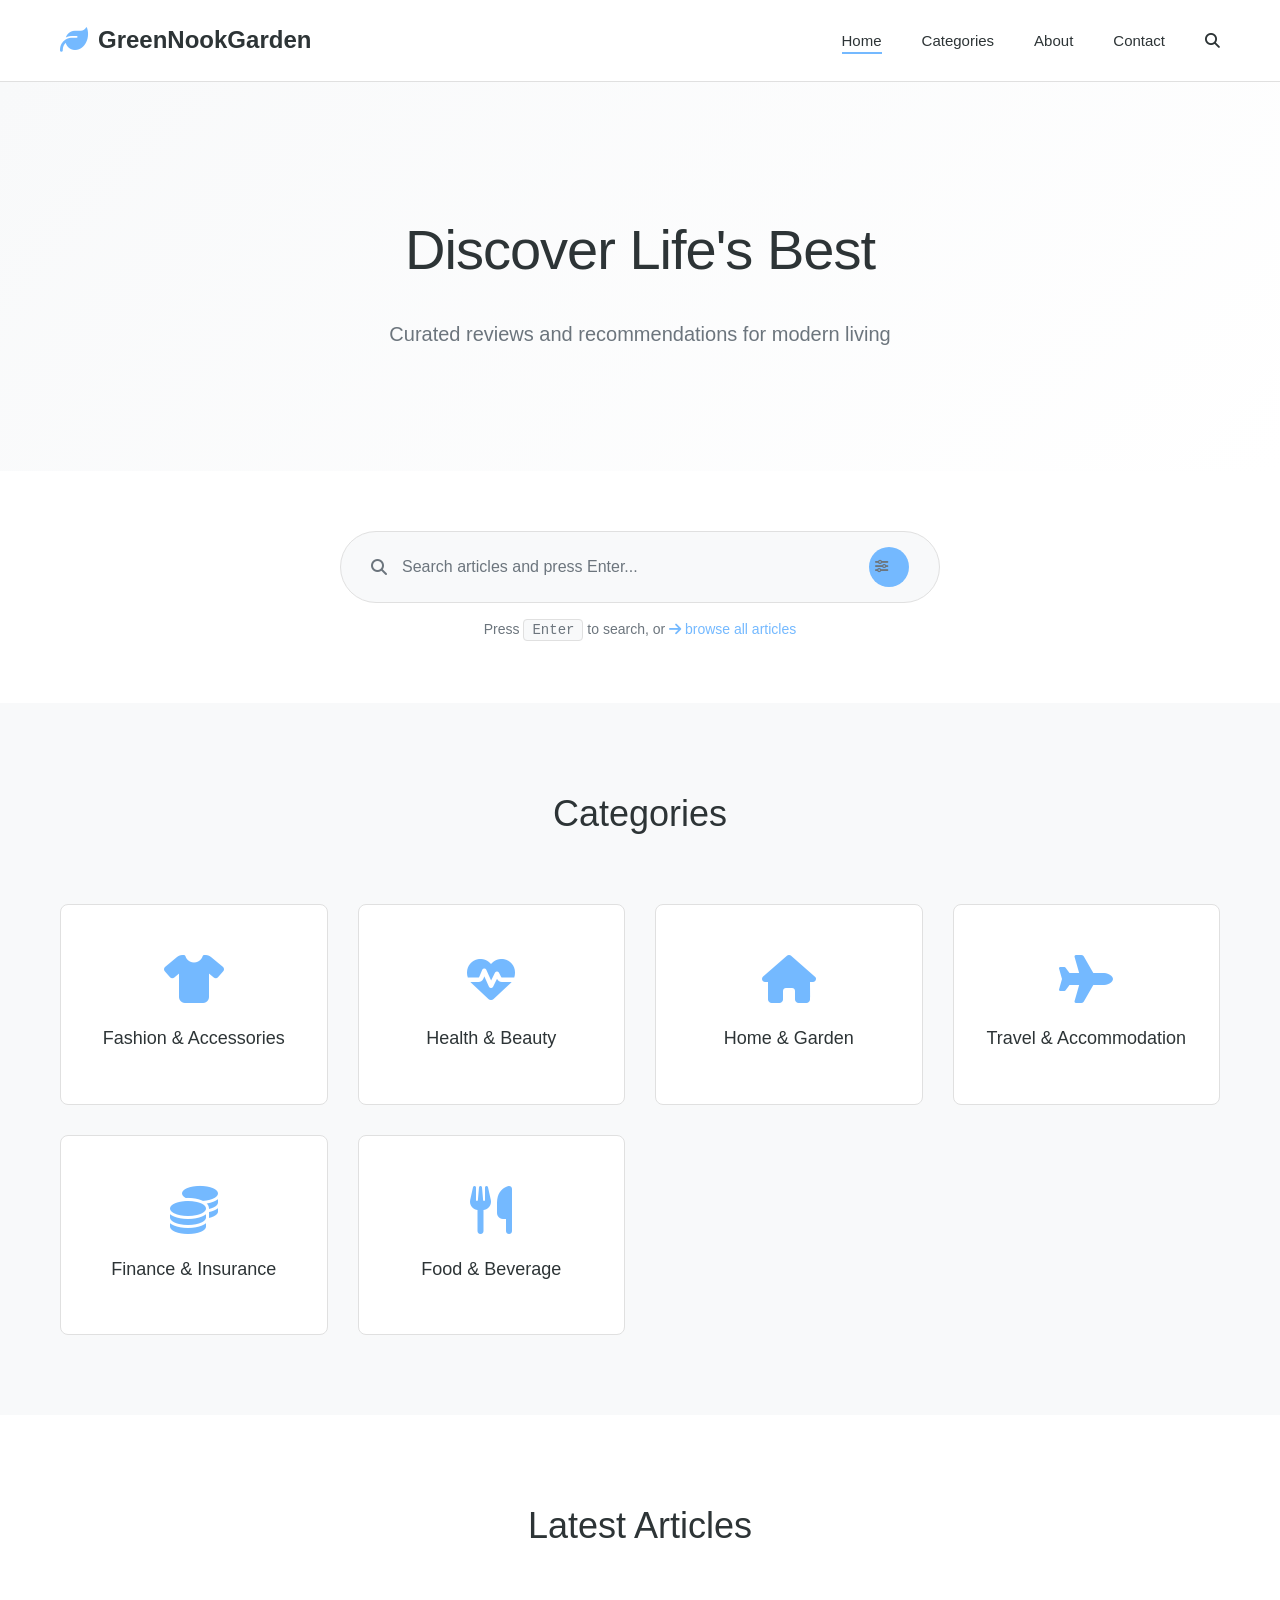
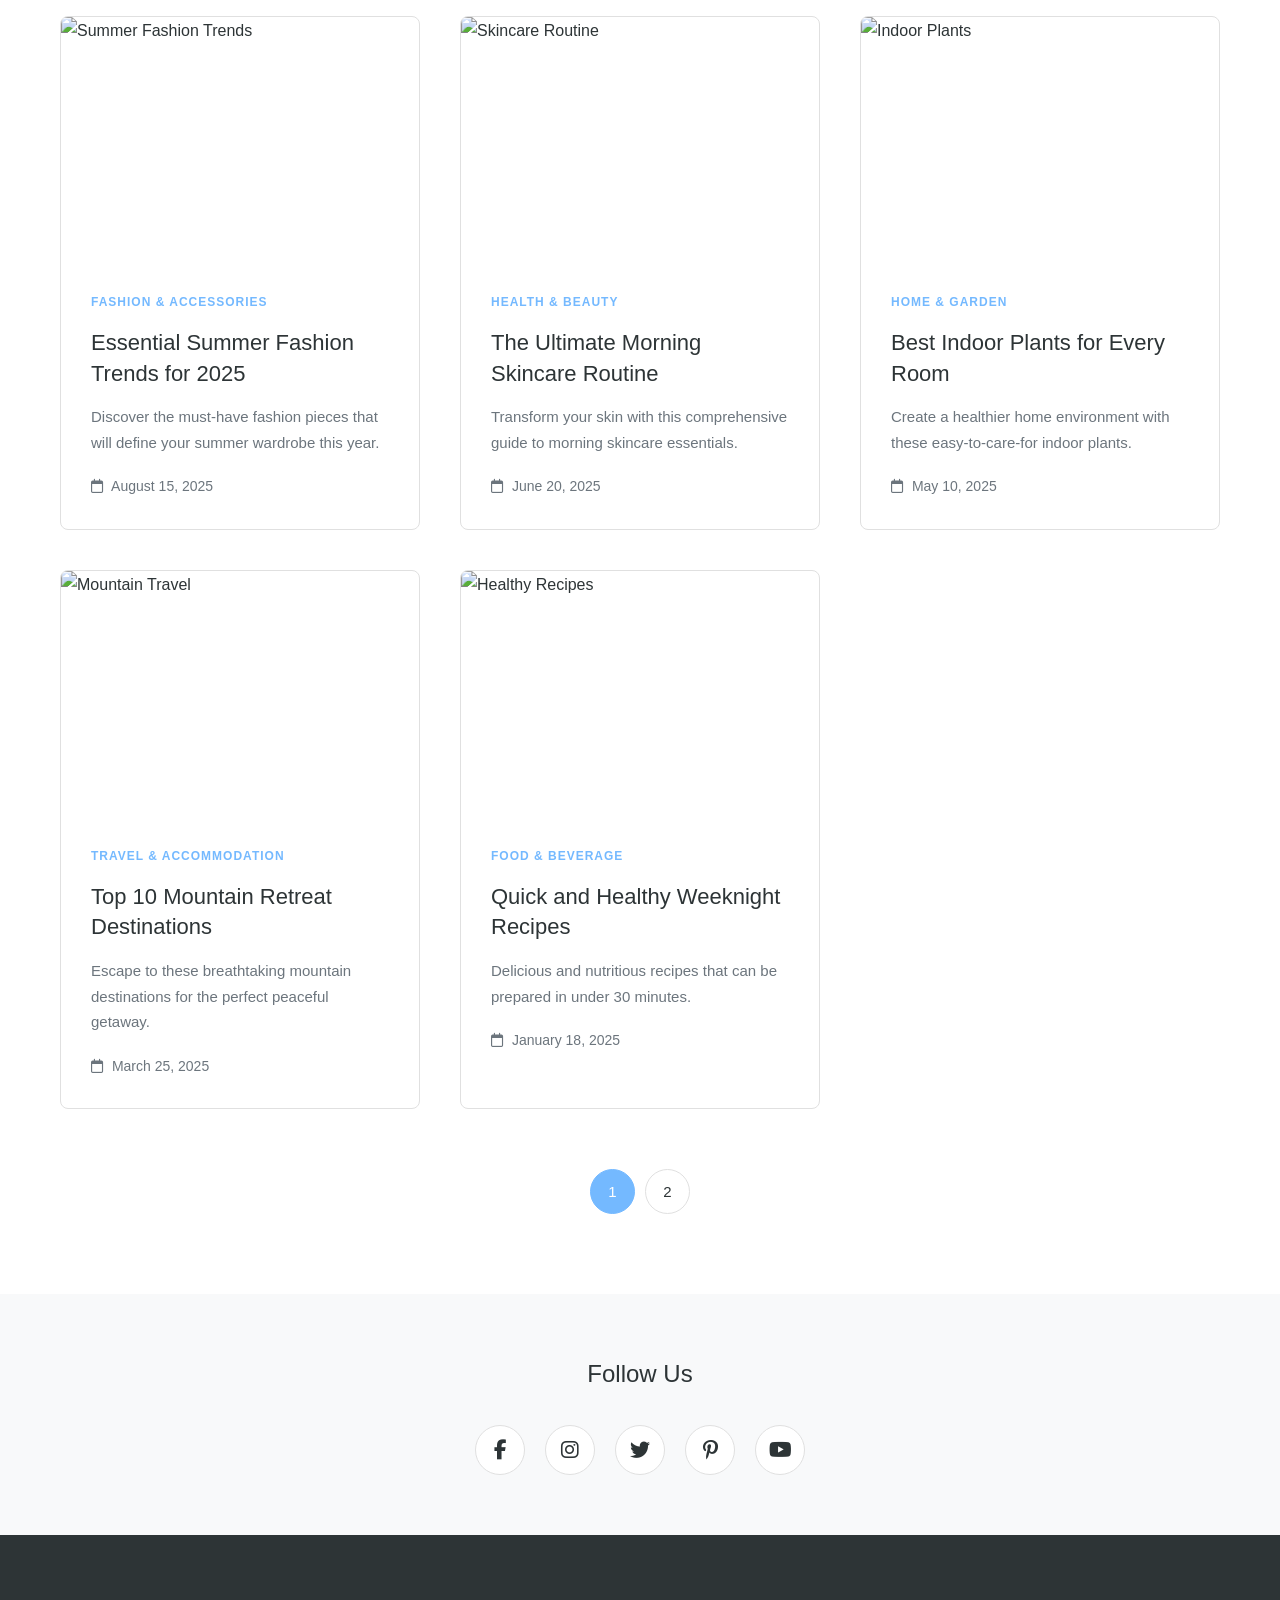
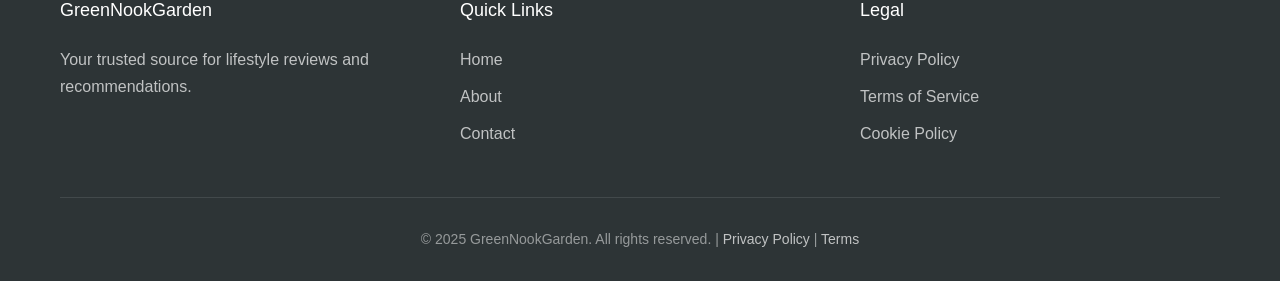
==== index.html @ 43c920b8 "Initial commit: GreenNookGarden blog website with all features and content" ====
<!DOCTYPE html>
<html lang="en">
<head>
    <meta charset="UTF-8">
    <meta name="viewport" content="width=device-width, initial-scale=1.0">
    <title>GreenNookGarden - Lifestyle & Product Reviews</title>
    <link rel="stylesheet" href="css/style.css">
    <link rel="stylesheet" href="https://cdnjs.cloudflare.com/ajax/libs/font-awesome/6.4.0/css/all.min.css">
</head>
<body>
    <!-- Header -->
    <header class="header">
        <div class="container">
            <div class="header-content">
                <div class="logo">
                    <a href="index.html">
                        <i class="fas fa-leaf"></i>
                        <span>GreenNookGarden</span>
                    </a>
                </div>
                <nav class="nav">
                    <ul class="nav-list">
                        <li><a href="index.html" class="active">Home</a></li>
                        <li><a href="#categories">Categories</a></li>
                        <li><a href="about.html">About</a></li>
                        <li><a href="contact.html">Contact</a></li>
                        <li><a href="search.html"><i class="fas fa-search"></i></a></li>
                    </ul>
                </nav>
                <button class="mobile-menu-toggle" aria-label="Toggle menu">
                    <span></span>
                    <span></span>
                    <span></span>
                </button>
            </div>
        </div>
    </header>

    <!-- Hero Section -->
    <section class="hero">
        <div class="container">
            <div class="hero-content">
                <h1 class="hero-title">Discover Life's Best</h1>
                <p class="hero-subtitle">Curated reviews and recommendations for modern living</p>
            </div>
        </div>
    </section>

    <!-- Search Bar -->
    <section class="search-section">
        <div class="container">
            <form id="homeSearchForm" onsubmit="event.preventDefault(); performSearch();">
                <div class="search-box">
                    <i class="fas fa-search search-icon-btn" onclick="performSearch();" style="cursor: pointer;" title="Search"></i>
                    <input type="text" id="searchInput" placeholder="Search articles and press Enter...">
                    <button type="button" class="advanced-search-btn" onclick="window.location.href='search.html';" title="Advanced Search">
                        <i class="fas fa-sliders-h"></i>
                    </button>
                </div>
            </form>
            <p style="text-align: center; margin-top: 15px; font-size: 14px; color: var(--text-light);">
                Press <kbd style="padding: 2px 8px; border: 1px solid var(--border-color); border-radius: 4px; background: var(--bg-light);">Enter</kbd> to search, or 
                <a href="search.html" style="color: var(--accent-color); text-decoration: none; font-weight: 500;">
                    <i class="fas fa-arrow-right"></i> browse all articles
                </a>
            </p>
        </div>
    </section>

    <!-- Categories -->
    <section class="categories" id="categories">
        <div class="container">
            <h2 class="section-title">Categories</h2>
            <div class="category-grid">
                <div class="category-card" data-category="fashion" onclick="window.location.href='search.html?category=fashion';" style="cursor: pointer;">
                    <i class="fas fa-tshirt"></i>
                    <h3>Fashion & Accessories</h3>
                </div>
                <div class="category-card" data-category="health" onclick="window.location.href='search.html?category=health';" style="cursor: pointer;">
                    <i class="fas fa-heart-pulse"></i>
                    <h3>Health & Beauty</h3>
                </div>
                <div class="category-card" data-category="home" onclick="window.location.href='search.html?category=home';" style="cursor: pointer;">
                    <i class="fas fa-home"></i>
                    <h3>Home & Garden</h3>
                </div>
                <div class="category-card" data-category="travel" onclick="window.location.href='search.html?category=travel';" style="cursor: pointer;">
                    <i class="fas fa-plane"></i>
                    <h3>Travel & Accommodation</h3>
                </div>
                <div class="category-card" data-category="finance" onclick="window.location.href='search.html?category=finance';" style="cursor: pointer;">
                    <i class="fas fa-coins"></i>
                    <h3>Finance & Insurance</h3>
                </div>
                <div class="category-card" data-category="food" onclick="window.location.href='search.html?category=food';" style="cursor: pointer;">
                    <i class="fas fa-utensils"></i>
                    <h3>Food & Beverage</h3>
                </div>
            </div>
        </div>
    </section>

    <!-- Featured Articles -->
    <section class="articles">
        <div class="container">
            <h2 class="section-title">Latest Articles</h2>
            <div class="articles-grid" id="articlesGrid">
                <!-- Article 1 -->
                <article class="article-card" data-category="fashion" data-date="2025-08-15">
                    <div class="article-image">
                        <img src="https://images.unsplash.com/photo-1490481651871-ab68de25d43d?w=800&h=600&fit=crop" alt="Summer Fashion Trends">
                    </div>
                    <div class="article-content">
                        <span class="article-category">Fashion & Accessories</span>
                        <h3 class="article-title">
                            <a href="articles/summer-fashion-trends-2025.html">Essential Summer Fashion Trends for 2025</a>
                        </h3>
                        <p class="article-excerpt">Discover the must-have fashion pieces that will define your summer wardrobe this year.</p>
                        <div class="article-meta">
                            <span class="article-date">
                                <i class="far fa-calendar"></i> August 15, 2025
                            </span>
                        </div>
                    </div>
                </article>

                <!-- Article 2 -->
                <article class="article-card" data-category="health" data-date="2025-06-20">
                    <div class="article-image">
                        <img src="https://images.unsplash.com/photo-1556228720-195a672e8a03?w=800&h=600&fit=crop" alt="Skincare Routine">
                    </div>
                    <div class="article-content">
                        <span class="article-category">Health & Beauty</span>
                        <h3 class="article-title">
                            <a href="articles/ultimate-skincare-routine.html">The Ultimate Morning Skincare Routine</a>
                        </h3>
                        <p class="article-excerpt">Transform your skin with this comprehensive guide to morning skincare essentials.</p>
                        <div class="article-meta">
                            <span class="article-date">
                                <i class="far fa-calendar"></i> June 20, 2025
                            </span>
                        </div>
                    </div>
                </article>

                <!-- Article 3 -->
                <article class="article-card" data-category="home" data-date="2025-05-10">
                    <div class="article-image">
                        <img src="https://images.unsplash.com/photo-1558618666-fcd25c85cd64?w=800&h=600&fit=crop" alt="Indoor Plants">
                    </div>
                    <div class="article-content">
                        <span class="article-category">Home & Garden</span>
                        <h3 class="article-title">
                            <a href="articles/indoor-plants-guide.html">Best Indoor Plants for Every Room</a>
                        </h3>
                        <p class="article-excerpt">Create a healthier home environment with these easy-to-care-for indoor plants.</p>
                        <div class="article-meta">
                            <span class="article-date">
                                <i class="far fa-calendar"></i> May 10, 2025
                            </span>
                        </div>
                    </div>
                </article>

                <!-- Article 4 -->
                <article class="article-card" data-category="travel" data-date="2025-03-25">
                    <div class="article-image">
                        <img src="https://images.unsplash.com/photo-1506905925346-21bda4d32df4?w=800&h=600&fit=crop" alt="Mountain Travel">
                    </div>
                    <div class="article-content">
                        <span class="article-category">Travel & Accommodation</span>
                        <h3 class="article-title">
                            <a href="articles/mountain-retreat-destinations.html">Top 10 Mountain Retreat Destinations</a>
                        </h3>
                        <p class="article-excerpt">Escape to these breathtaking mountain destinations for the perfect peaceful getaway.</p>
                        <div class="article-meta">
                            <span class="article-date">
                                <i class="far fa-calendar"></i> March 25, 2025
                            </span>
                        </div>
                    </div>
                </article>

                <!-- Article 5 -->
                <article class="article-card" data-category="food" data-date="2025-01-18">
                    <div class="article-image">
                        <img src="https://images.unsplash.com/photo-1504674900247-0877df9cc836?w=800&h=600&fit=crop" alt="Healthy Recipes">
                    </div>
                    <div class="article-content">
                        <span class="article-category">Food & Beverage</span>
                        <h3 class="article-title">
                            <a href="articles/quick-healthy-recipes.html">Quick and Healthy Weeknight Recipes</a>
                        </h3>
                        <p class="article-excerpt">Delicious and nutritious recipes that can be prepared in under 30 minutes.</p>
                        <div class="article-meta">
                            <span class="article-date">
                                <i class="far fa-calendar"></i> January 18, 2025
                            </span>
                        </div>
                    </div>
                </article>
            </div>

            <!-- Pagination -->
            <div class="pagination" id="pagination">
                <button class="pagination-btn active" data-page="1">1</button>
                <button class="pagination-btn" data-page="2">2</button>
            </div>
        </div>
    </section>

    <!-- Social Media Widget -->
    <section class="social-widget">
        <div class="container">
            <h3>Follow Us</h3>
            <div class="social-links">
                <a href="https://www.facebook.com/GreenNookGarden" target="_blank" rel="noopener noreferrer" aria-label="Facebook"><i class="fab fa-facebook-f"></i></a>
                <a href="https://www.instagram.com/greennookgarden" target="_blank" rel="noopener noreferrer" aria-label="Instagram"><i class="fab fa-instagram"></i></a>
                <a href="https://twitter.com/greennookgarden" target="_blank" rel="noopener noreferrer" aria-label="Twitter"><i class="fab fa-twitter"></i></a>
                <a href="https://www.pinterest.com/greennookgarden" target="_blank" rel="noopener noreferrer" aria-label="Pinterest"><i class="fab fa-pinterest-p"></i></a>
                <a href="https://www.youtube.com/@GreenNookGarden" target="_blank" rel="noopener noreferrer" aria-label="YouTube"><i class="fab fa-youtube"></i></a>
            </div>
        </div>
    </section>

    <!-- Footer -->
    <footer class="footer">
        <div class="container">
            <div class="footer-content">
                <div class="footer-section">
                    <h4>GreenNookGarden</h4>
                    <p>Your trusted source for lifestyle reviews and recommendations.</p>
                </div>
                <div class="footer-section">
                    <h4>Quick Links</h4>
                    <ul>
                        <li><a href="index.html">Home</a></li>
                        <li><a href="about.html">About</a></li>
                        <li><a href="contact.html">Contact</a></li>
                    </ul>
                </div>
                <div class="footer-section">
                    <h4>Legal</h4>
                    <ul>
                        <li><a href="privacy-policy.html">Privacy Policy</a></li>
                        <li><a href="terms-of-service.html">Terms of Service</a></li>
                        <li><a href="#">Cookie Policy</a></li>
                    </ul>
                </div>
            </div>
            <div class="footer-bottom">
                <p>&copy; 2025 GreenNookGarden. All rights reserved. | <a href="privacy-policy.html" style="color: rgba(255, 255, 255, 0.7);">Privacy Policy</a> | <a href="terms-of-service.html" style="color: rgba(255, 255, 255, 0.7);">Terms</a></p>
            </div>
        </div>
    </footer>

    <script src="js/main.js"></script>
</body>
</html>
---- css/style.css ----
/* ===================================
   GreenNookGarden - Minimalist Style
   =================================== */

/* CSS Reset & Base Styles */
* {
    margin: 0;
    padding: 0;
    box-sizing: border-box;
}

:root {
    --primary-color: #2d3436;
    --secondary-color: #6c757d;
    --accent-color: #74b9ff;
    --bg-color: #ffffff;
    --bg-light: #f8f9fa;
    --text-color: #2d3436;
    --text-light: #6c757d;
    --border-color: #e0e0e0;
    --transition: all 0.3s cubic-bezier(0.4, 0, 0.2, 1);
}

html {
    scroll-behavior: smooth;
}

body {
    font-family: -apple-system, BlinkMacSystemFont, 'Segoe UI', Roboto, Oxygen, Ubuntu, Cantarell, sans-serif;
    line-height: 1.7;
    color: var(--text-color);
    background-color: var(--bg-color);
    overflow-x: hidden;
}

.container {
    max-width: 1200px;
    margin: 0 auto;
    padding: 0 20px;
}

a {
    text-decoration: none;
    color: inherit;
    transition: var(--transition);
}

img {
    max-width: 100%;
    height: auto;
    display: block;
}

/* ===================================
   Header
   =================================== */
.header {
    position: sticky;
    top: 0;
    background: rgba(255, 255, 255, 0.95);
    backdrop-filter: blur(10px);
    border-bottom: 1px solid var(--border-color);
    z-index: 1000;
    padding: 20px 0;
    animation: slideDown 0.5s ease;
}

@keyframes slideDown {
    from {
        transform: translateY(-100%);
        opacity: 0;
    }
    to {
        transform: translateY(0);
        opacity: 1;
    }
}

.header-content {
    display: flex;
    justify-content: space-between;
    align-items: center;
}

.logo a {
    display: flex;
    align-items: center;
    gap: 10px;
    font-size: 24px;
    font-weight: 600;
    color: var(--primary-color);
}

.logo i {
    color: var(--accent-color);
    font-size: 28px;
}

.nav-list {
    display: flex;
    list-style: none;
    gap: 40px;
}

.nav-list a {
    font-size: 15px;
    font-weight: 500;
    color: var(--text-color);
    position: relative;
}

.nav-list a::after {
    content: '';
    position: absolute;
    bottom: -5px;
    left: 0;
    width: 0;
    height: 2px;
    background: var(--accent-color);
    transition: var(--transition);
}

.nav-list a:hover::after,
.nav-list a.active::after {
    width: 100%;
}

.mobile-menu-toggle {
    display: none;
    flex-direction: column;
    gap: 5px;
    background: none;
    border: none;
    cursor: pointer;
    padding: 5px;
}

.mobile-menu-toggle span {
    width: 25px;
    height: 2px;
    background: var(--primary-color);
    transition: var(--transition);
}

/* ===================================
   Hero Section
   =================================== */
.hero {
    padding: 120px 0;
    text-align: center;
    background: linear-gradient(135deg, #f8f9fa 0%, #ffffff 100%);
    animation: fadeIn 1s ease;
}

@keyframes fadeIn {
    from {
        opacity: 0;
        transform: translateY(20px);
    }
    to {
        opacity: 1;
        transform: translateY(0);
    }
}

.hero-title {
    font-size: 56px;
    font-weight: 300;
    letter-spacing: -1px;
    margin-bottom: 20px;
    color: var(--primary-color);
}

.hero-subtitle {
    font-size: 20px;
    color: var(--text-light);
    font-weight: 300;
}

/* ===================================
   Search Section
   =================================== */
.search-section {
    padding: 60px 0;
}

.search-box {
    max-width: 600px;
    margin: 0 auto;
    position: relative;
    display: flex;
    align-items: center;
    background: var(--bg-light);
    border-radius: 50px;
    padding: 15px 30px;
    border: 1px solid var(--border-color);
    transition: var(--transition);
}

.search-box:hover {
    border-color: var(--accent-color);
    box-shadow: 0 5px 20px rgba(116, 185, 255, 0.1);
}

.search-box:focus-within {
    border-color: var(--accent-color);
    box-shadow: 0 8px 30px rgba(116, 185, 255, 0.15);
}

.search-box i {
    color: var(--text-light);
    margin-right: 15px;
}

.search-icon-btn {
    transition: var(--transition);
}

.search-icon-btn:hover {
    color: var(--accent-color);
    transform: scale(1.2);
}

.search-box input {
    border: none;
    background: none;
    width: 100%;
    font-size: 16px;
    outline: none;
    color: var(--text-color);
}

.search-box input::placeholder {
    color: var(--text-light);
}

.advanced-search-btn {
    background: var(--accent-color);
    border: none;
    color: white;
    width: 40px;
    height: 40px;
    border-radius: 50%;
    cursor: pointer;
    display: flex;
    align-items: center;
    justify-content: center;
    transition: var(--transition);
    margin-left: 10px;
    flex-shrink: 0;
}

.advanced-search-btn:hover {
    background: var(--primary-color);
    transform: rotate(90deg);
}

/* ===================================
   Categories
   =================================== */
.categories {
    padding: 80px 0;
    background: var(--bg-light);
}

.section-title {
    font-size: 36px;
    font-weight: 300;
    text-align: center;
    margin-bottom: 60px;
    color: var(--primary-color);
}

.category-grid {
    display: grid;
    grid-template-columns: repeat(auto-fit, minmax(250px, 1fr));
    gap: 30px;
}

.category-card {
    background: var(--bg-color);
    padding: 50px 30px;
    text-align: center;
    border-radius: 8px;
    border: 1px solid var(--border-color);
    cursor: pointer;
    transition: var(--transition);
    position: relative;
    overflow: hidden;
}

.category-card::after {
    content: '→';
    position: absolute;
    right: 20px;
    top: 50%;
    transform: translateY(-50%) translateX(10px);
    font-size: 24px;
    color: var(--accent-color);
    opacity: 0;
    transition: var(--transition);
}

.category-card:hover {
    transform: translateY(-5px);
    box-shadow: 0 10px 40px rgba(0, 0, 0, 0.08);
    border-color: var(--accent-color);
    background: linear-gradient(135deg, var(--bg-color) 0%, #f0f8ff 100%);
}

.category-card:hover::after {
    opacity: 1;
    transform: translateY(-50%) translateX(0);
}

.category-card:active {
    transform: translateY(-2px);
}

.category-card i {
    font-size: 48px;
    color: var(--accent-color);
    margin-bottom: 20px;
    display: block;
}

.category-card h3 {
    font-size: 18px;
    font-weight: 500;
    color: var(--primary-color);
}

/* ===================================
   Articles Section
   =================================== */
.articles {
    padding: 80px 0;
}

.articles-grid {
    display: grid;
    grid-template-columns: repeat(auto-fill, minmax(350px, 1fr));
    gap: 40px;
    margin-bottom: 60px;
}

.article-card {
    background: var(--bg-color);
    border-radius: 8px;
    overflow: hidden;
    border: 1px solid var(--border-color);
    transition: var(--transition);
    animation: fadeInUp 0.6s ease;
}

@keyframes fadeInUp {
    from {
        opacity: 0;
        transform: translateY(30px);
    }
    to {
        opacity: 1;
        transform: translateY(0);
    }
}

.article-card:hover {
    transform: translateY(-8px);
    box-shadow: 0 15px 50px rgba(0, 0, 0, 0.1);
}

.article-image {
    width: 100%;
    height: 240px;
    overflow: hidden;
}

.article-image img {
    width: 100%;
    height: 100%;
    object-fit: cover;
    transition: transform 0.5s ease;
}

.article-card:hover .article-image img {
    transform: scale(1.05);
}

.article-content {
    padding: 30px;
}

.article-category {
    display: inline-block;
    font-size: 12px;
    text-transform: uppercase;
    letter-spacing: 1px;
    color: var(--accent-color);
    font-weight: 600;
    margin-bottom: 15px;
}

.article-title {
    font-size: 22px;
    font-weight: 500;
    margin-bottom: 15px;
    line-height: 1.4;
}

.article-title a {
    color: var(--primary-color);
}

.article-title a:hover {
    color: var(--accent-color);
}

.article-excerpt {
    color: var(--text-light);
    font-size: 15px;
    line-height: 1.7;
    margin-bottom: 20px;
}

.article-meta {
    display: flex;
    align-items: center;
    gap: 15px;
    font-size: 14px;
    color: var(--text-light);
}

.article-date i {
    margin-right: 5px;
}

/* ===================================
   Pagination
   =================================== */
.pagination {
    display: flex;
    justify-content: center;
    gap: 10px;
    margin-top: 40px;
}

.pagination-btn {
    width: 45px;
    height: 45px;
    border: 1px solid var(--border-color);
    background: var(--bg-color);
    color: var(--text-color);
    border-radius: 50%;
    cursor: pointer;
    font-size: 15px;
    font-weight: 500;
    transition: var(--transition);
}

.pagination-btn:hover {
    border-color: var(--accent-color);
    color: var(--accent-color);
}

.pagination-btn.active {
    background: var(--accent-color);
    color: white;
    border-color: var(--accent-color);
}

/* ===================================
   Social Widget
   =================================== */
.social-widget {
    padding: 60px 0;
    background: var(--bg-light);
    text-align: center;
}

.social-widget h3 {
    font-size: 24px;
    font-weight: 400;
    margin-bottom: 30px;
    color: var(--primary-color);
}

.social-links {
    display: flex;
    justify-content: center;
    gap: 20px;
}

.social-links a {
    width: 50px;
    height: 50px;
    display: flex;
    align-items: center;
    justify-content: center;
    border: 1px solid var(--border-color);
    border-radius: 50%;
    background: var(--bg-color);
    color: var(--text-color);
    font-size: 20px;
    transition: var(--transition);
}

.social-links a:hover {
    background: var(--accent-color);
    color: white;
    border-color: var(--accent-color);
    transform: translateY(-3px);
}

/* ===================================
   Footer
   =================================== */
.footer {
    background: var(--primary-color);
    color: white;
    padding: 60px 0 30px;
}

.footer-content {
    display: grid;
    grid-template-columns: repeat(auto-fit, minmax(250px, 1fr));
    gap: 40px;
    margin-bottom: 40px;
}

.footer-section h4 {
    font-size: 18px;
    font-weight: 500;
    margin-bottom: 20px;
}

.footer-section p {
    color: rgba(255, 255, 255, 0.7);
    line-height: 1.7;
}

.footer-section ul {
    list-style: none;
}

.footer-section ul li {
    margin-bottom: 10px;
}

.footer-section ul li a {
    color: rgba(255, 255, 255, 0.7);
    transition: var(--transition);
}

.footer-section ul li a:hover {
    color: var(--accent-color);
}

.footer-bottom {
    text-align: center;
    padding-top: 30px;
    border-top: 1px solid rgba(255, 255, 255, 0.1);
}

.footer-bottom p {
    color: rgba(255, 255, 255, 0.5);
    font-size: 14px;
}

/* ===================================
   Article Detail Page
   =================================== */
.article-detail {
    padding: 80px 0;
}

.article-header {
    max-width: 800px;
    margin: 0 auto 60px;
    text-align: center;
}

.article-detail-title {
    font-size: 42px;
    font-weight: 400;
    line-height: 1.3;
    margin-bottom: 20px;
    color: var(--primary-color);
}

.article-detail-meta {
    display: flex;
    justify-content: center;
    gap: 20px;
    color: var(--text-light);
    font-size: 15px;
}

.article-body {
    max-width: 800px;
    margin: 0 auto;
}

.article-featured-image {
    width: 100%;
    height: 500px;
    overflow: hidden;
    border-radius: 8px;
    margin-bottom: 40px;
}

.article-featured-image img {
    width: 100%;
    height: 100%;
    object-fit: cover;
}

.article-body h2 {
    font-size: 32px;
    font-weight: 400;
    margin: 40px 0 20px;
    color: var(--primary-color);
}

.article-body h3 {
    font-size: 24px;
    font-weight: 500;
    margin: 30px 0 15px;
    color: var(--primary-color);
}

.article-body p {
    font-size: 18px;
    line-height: 1.8;
    margin-bottom: 20px;
    color: var(--text-color);
}

.article-body ul, .article-body ol {
    margin: 20px 0;
    padding-left: 30px;
}

.article-body li {
    font-size: 18px;
    line-height: 1.8;
    margin-bottom: 10px;
}

.article-content-image {
    width: 100%;
    margin: 40px 0;
    border-radius: 8px;
    overflow: hidden;
}

.product-recommendation {
    background: var(--bg-light);
    padding: 40px;
    border-radius: 8px;
    margin: 40px 0;
    border: 1px solid var(--border-color);
}

.product-recommendation h3 {
    font-size: 24px;
    font-weight: 500;
    margin-bottom: 30px;
    color: var(--primary-color);
}

.product-grid {
    display: grid;
    grid-template-columns: repeat(auto-fit, minmax(200px, 1fr));
    gap: 30px;
}

.product-item {
    background: var(--bg-color);
    padding: 20px;
    border-radius: 8px;
    text-align: center;
    border: 1px solid var(--border-color);
    transition: var(--transition);
}

.product-item:hover {
    transform: translateY(-5px);
    box-shadow: 0 10px 30px rgba(0, 0, 0, 0.1);
}

.product-item img {
    width: 100%;
    height: 200px;
    object-fit: cover;
    border-radius: 4px;
    margin-bottom: 15px;
}

.product-item h4 {
    font-size: 16px;
    font-weight: 500;
    margin-bottom: 10px;
    color: var(--primary-color);
}

.product-item p {
    font-size: 14px;
    color: var(--text-light);
    margin-bottom: 15px;
}

.product-rating {
    color: #ffc107;
    margin-bottom: 10px;
}

/* ===================================
   About & Contact Pages
   =================================== */
.page-header {
    padding: 100px 0 60px;
    text-align: center;
    background: var(--bg-light);
}

.page-title {
    font-size: 48px;
    font-weight: 300;
    margin-bottom: 20px;
    color: var(--primary-color);
}

.page-subtitle {
    font-size: 18px;
    color: var(--text-light);
    max-width: 600px;
    margin: 0 auto;
}

.page-content {
    padding: 80px 0;
}

.content-section {
    max-width: 800px;
    margin: 0 auto 60px;
}

.content-section h2 {
    font-size: 32px;
    font-weight: 400;
    margin-bottom: 20px;
    color: var(--primary-color);
}

.content-section p {
    font-size: 18px;
    line-height: 1.8;
    color: var(--text-color);
    margin-bottom: 20px;
}

/* Contact Form */
.contact-form {
    max-width: 600px;
    margin: 0 auto;
}

.form-group {
    margin-bottom: 30px;
}

.form-group label {
    display: block;
    font-size: 15px;
    font-weight: 500;
    margin-bottom: 10px;
    color: var(--primary-color);
}

.form-group input,
.form-group textarea {
    width: 100%;
    padding: 15px 20px;
    border: 1px solid var(--border-color);
    border-radius: 8px;
    font-size: 16px;
    font-family: inherit;
    background: var(--bg-light);
    transition: var(--transition);
}

.form-group input:focus,
.form-group textarea:focus {
    outline: none;
    border-color: var(--accent-color);
    background: var(--bg-color);
}

.form-group textarea {
    resize: vertical;
    min-height: 150px;
}

.submit-btn {
    background: var(--accent-color);
    color: white;
    padding: 15px 40px;
    border: none;
    border-radius: 50px;
    font-size: 16px;
    font-weight: 500;
    cursor: pointer;
    transition: var(--transition);
}

.submit-btn:hover {
    background: var(--primary-color);
    transform: translateY(-2px);
    box-shadow: 0 8px 20px rgba(0, 0, 0, 0.1);
}

/* ===================================
   Responsive Design
   =================================== */
@media (max-width: 768px) {
    .nav {
        display: none;
    }
    
    .mobile-menu-toggle {
        display: flex;
    }
    
    .hero-title {
        font-size: 36px;
    }
    
    .hero-subtitle {
        font-size: 16px;
    }
    
    .section-title {
        font-size: 28px;
    }
    
    .category-grid {
        grid-template-columns: repeat(2, 1fr);
        gap: 15px;
    }
    
    .category-card {
        padding: 30px 20px;
    }
    
    .category-card i {
        font-size: 36px;
    }
    
    .category-card h3 {
        font-size: 14px;
    }
    
    .articles-grid {
        grid-template-columns: 1fr;
        gap: 30px;
    }
    
    .article-detail-title {
        font-size: 32px;
    }
    
    .article-featured-image {
        height: 300px;
    }
    
    .article-body h2 {
        font-size: 24px;
    }
    
    .article-body h3 {
        font-size: 20px;
    }
    
    .article-body p,
    .article-body li {
        font-size: 16px;
    }
    
    .page-title {
        font-size: 36px;
    }
    
    .footer-content {
        grid-template-columns: 1fr;
        gap: 30px;
    }
}

@media (max-width: 480px) {
    .hero {
        padding: 80px 0;
    }
    
    .hero-title {
        font-size: 28px;
    }
    
    .category-grid {
        grid-template-columns: 1fr;
    }
    
    .product-grid {
        grid-template-columns: 1fr;
    }
}

/* ===================================
   Utility Classes
   =================================== */
.hidden {
    display: none;
}

.text-center {
    text-align: center;
}

.mt-20 {
    margin-top: 20px;
}

.mb-20 {
    margin-bottom: 20px;
}
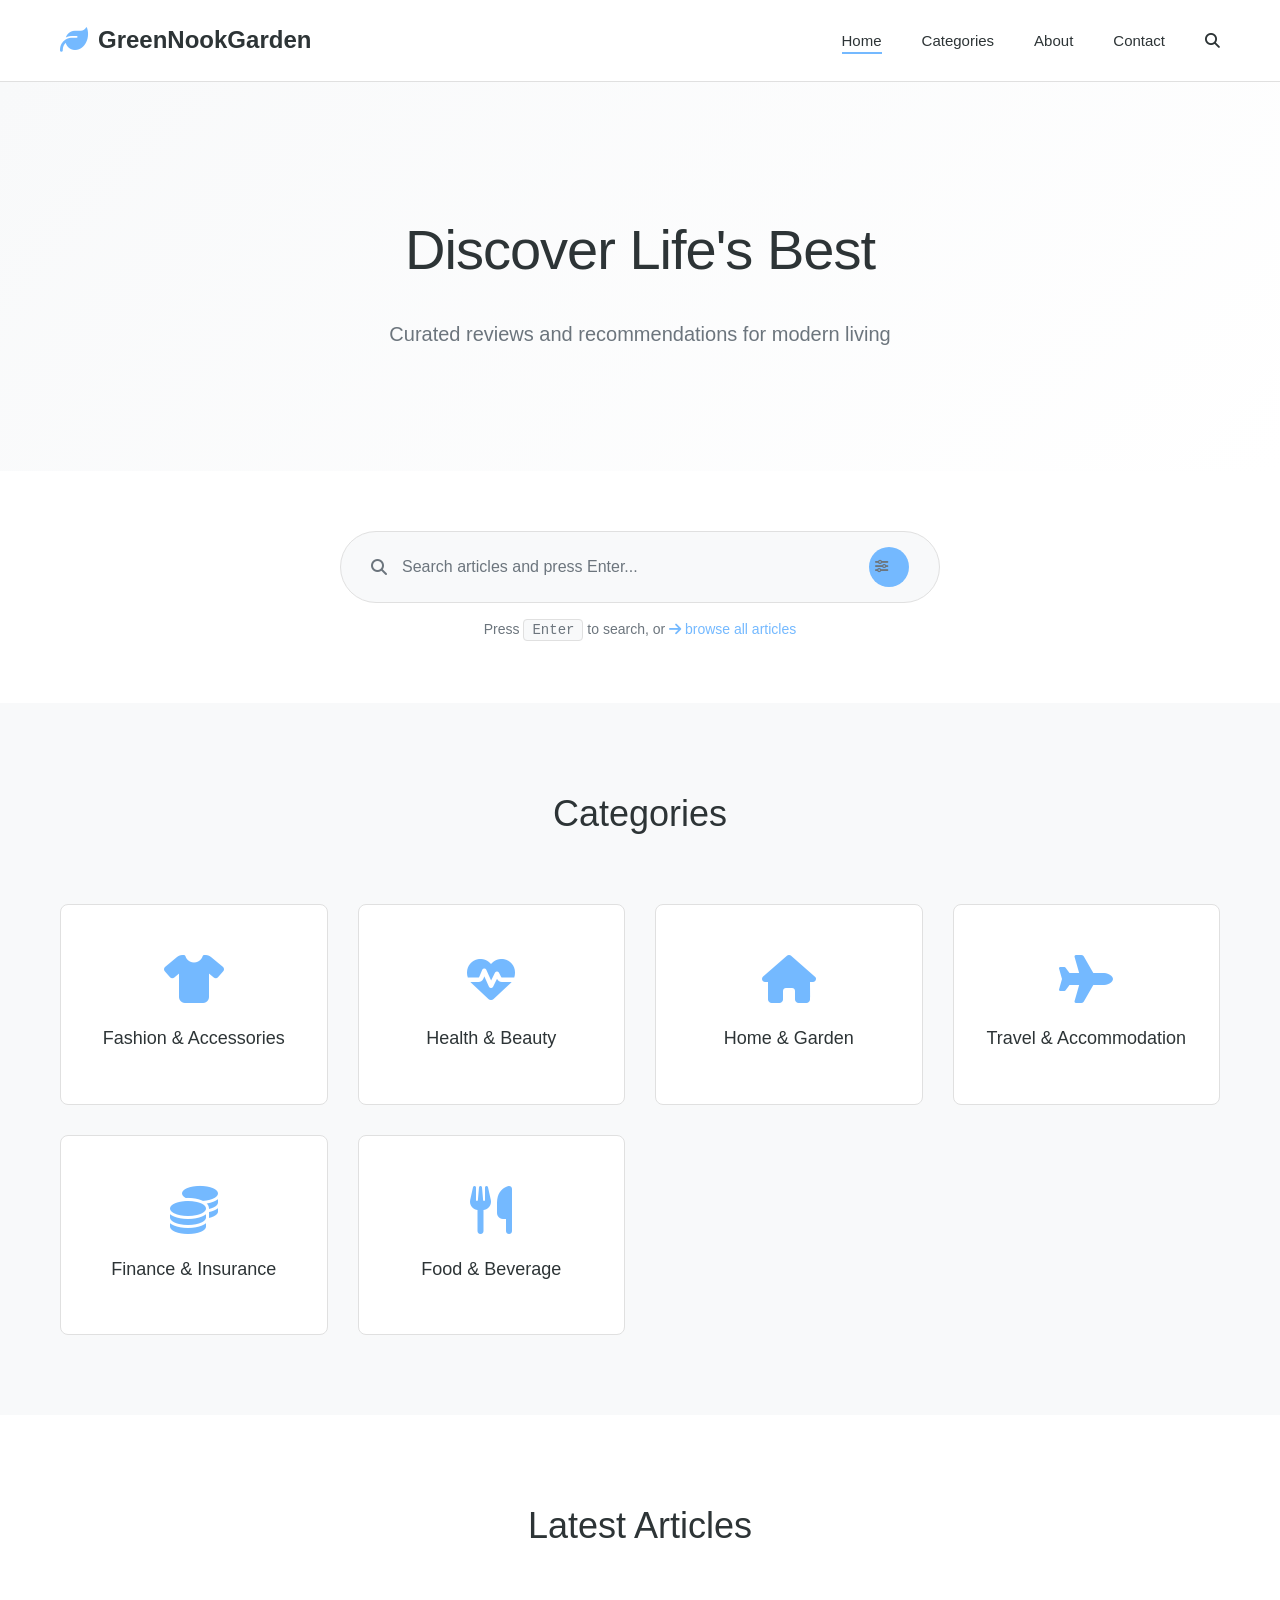
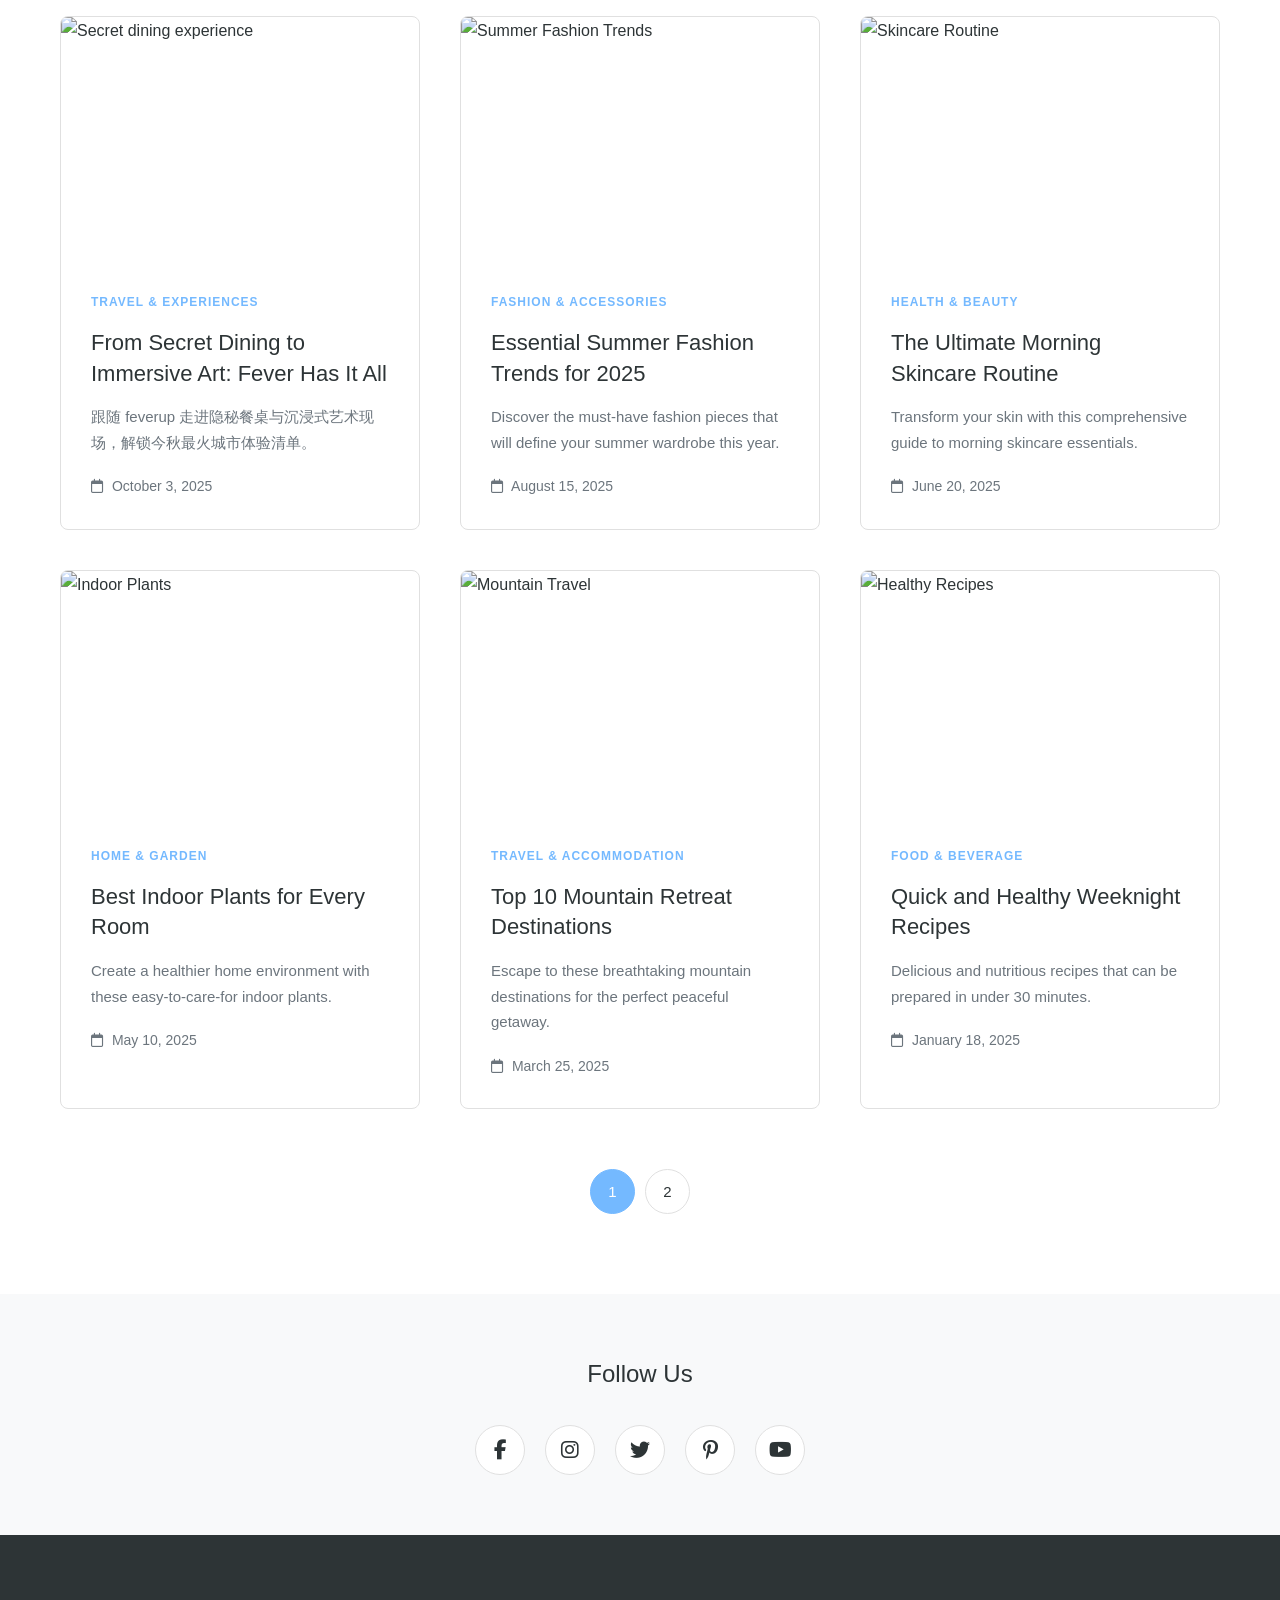
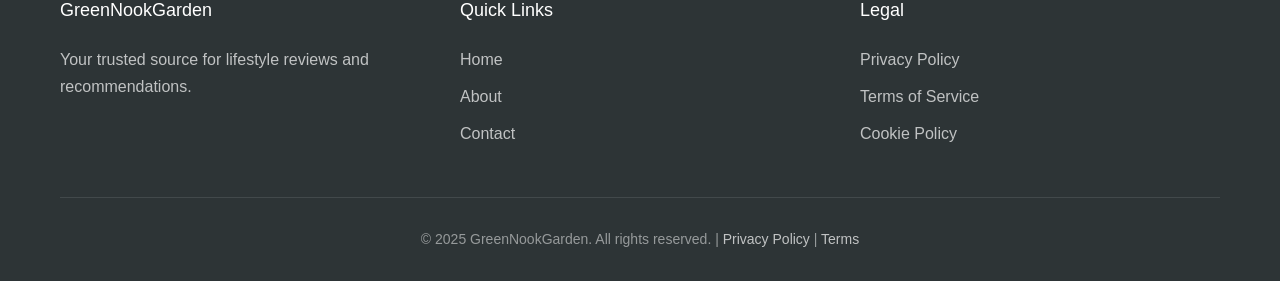
==== commit ffd09e6b: "Add Fever experience article and assets" ====
--- a/index.html
+++ b/index.html
@@ -105,6 +105,25 @@
         <div class="container">
             <h2 class="section-title">Latest Articles</h2>
             <div class="articles-grid" id="articlesGrid">
+                <!-- Article 0 -->
+                <article class="article-card" data-category="travel" data-date="2025-10-03">
+                    <div class="article-image">
+                        <img src="https://images.unsplash.com/photo-1520614073990-dd6023b43a56?auto=format&fit=crop&w=800&q=80" alt="Secret dining experience">
+                    </div>
+                    <div class="article-content">
+                        <span class="article-category">Travel & Experiences</span>
+                        <h3 class="article-title">
+                            <a href="articles/from-secret-dining-to-immersive-art.html">From Secret Dining to Immersive Art: Fever Has It All</a>
+                        </h3>
+                        <p class="article-excerpt">跟随 feverup 走进隐秘餐桌与沉浸式艺术现场，解锁今秋最火城市体验清单。</p>
+                        <div class="article-meta">
+                            <span class="article-date">
+                                <i class="far fa-calendar"></i> October 3, 2025
+                            </span>
+                        </div>
+                    </div>
+                </article>
+
                 <!-- Article 1 -->
                 <article class="article-card" data-category="fashion" data-date="2025-08-15">
                     <div class="article-image">
--- a/css/style.css
+++ b/css/style.css
@@ -635,6 +635,22 @@
     color: var(--text-color);
 }
 
+.article-body a {
+    color: var(--accent-color);
+    font-weight: 600;
+    text-decoration: underline;
+    background: rgba(116, 185, 255, 0.15);
+    padding: 0 4px;
+    border-radius: 4px;
+    transition: background 0.2s ease, color 0.2s ease;
+}
+
+.article-body a:hover,
+.article-body a:focus {
+    background: rgba(116, 185, 255, 0.3);
+    color: #1a4b78;
+}
+
 .article-body ul, .article-body ol {
     margin: 20px 0;
     padding-left: 30px;
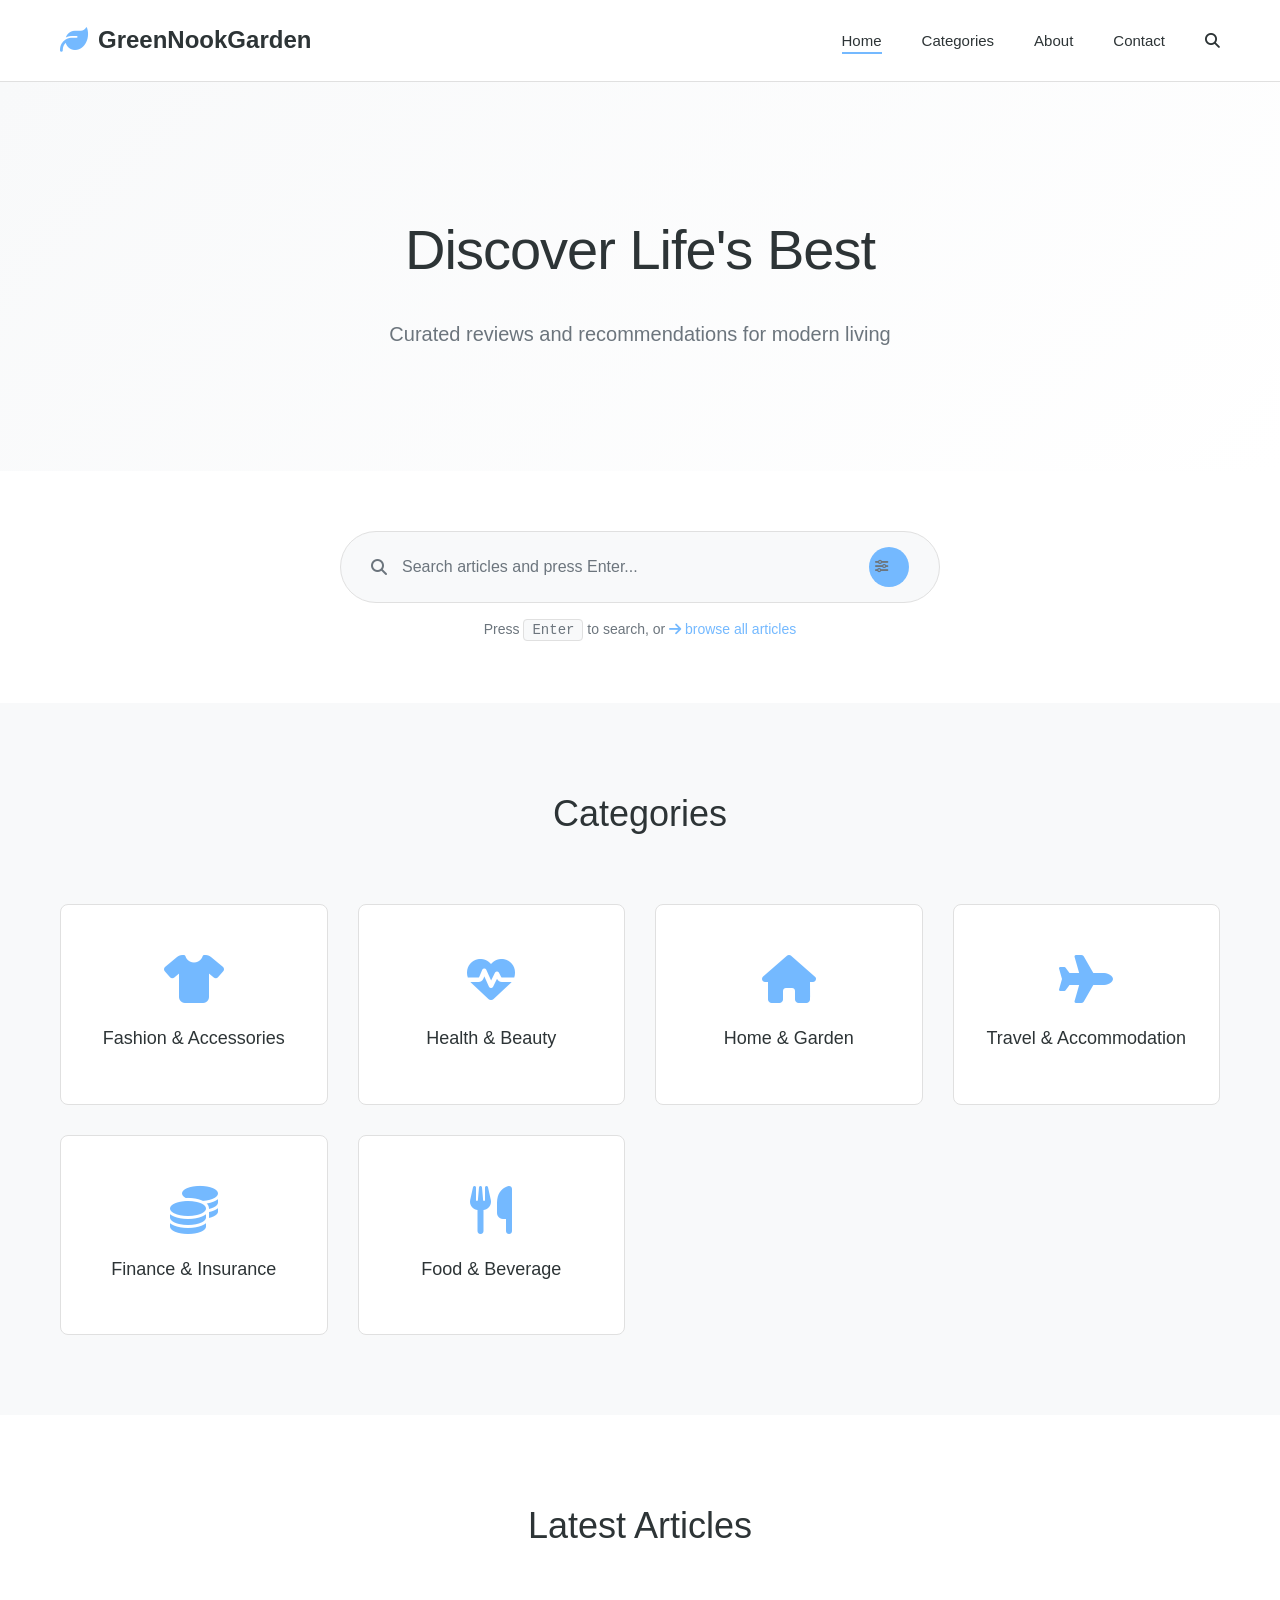
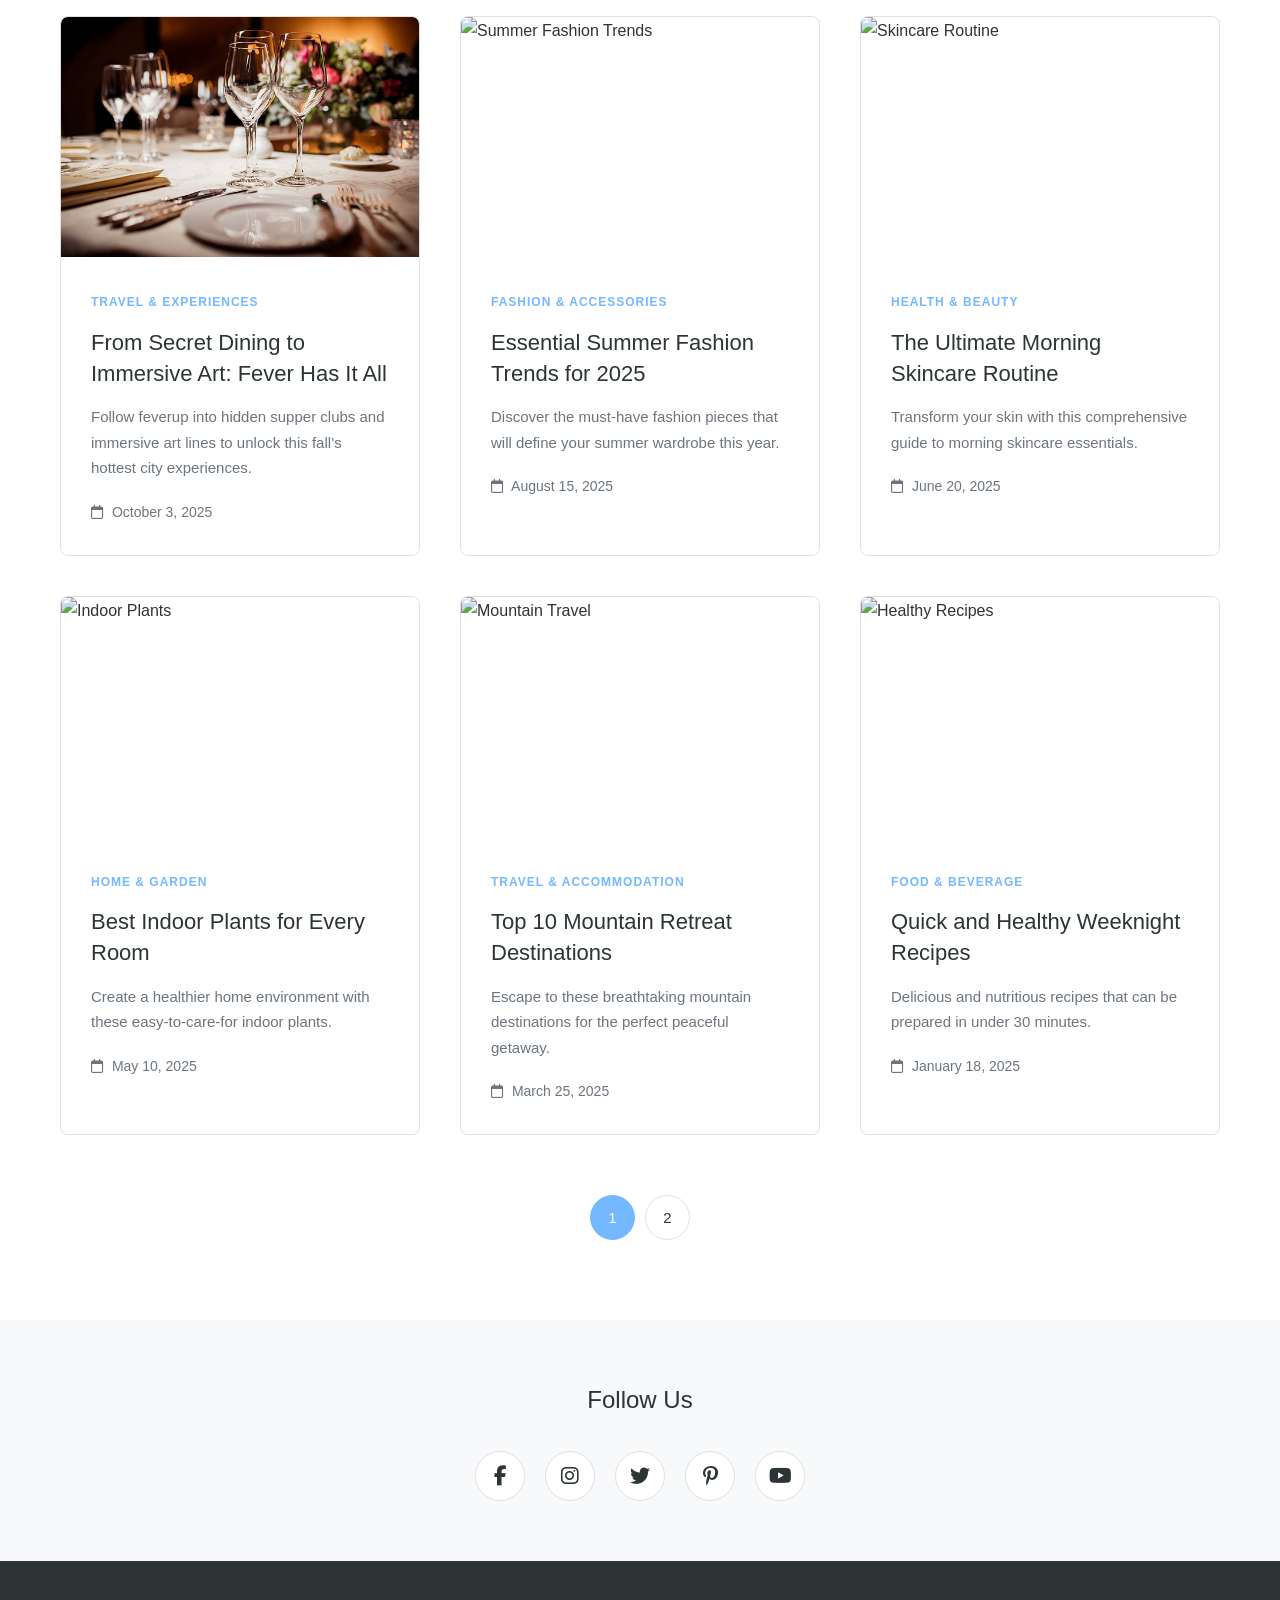
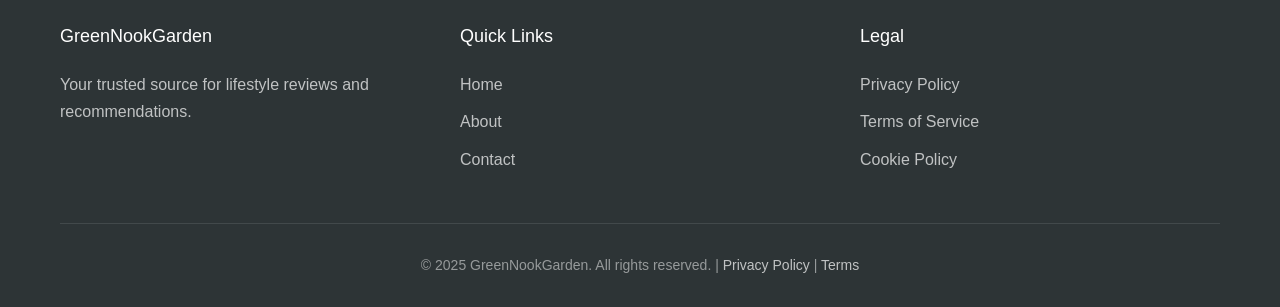
==== commit b9309d38: "Update Fever article cards to local images" ====
--- a/index.html
+++ b/index.html
@@ -108,14 +108,14 @@
                 <!-- Article 0 -->
                 <article class="article-card" data-category="travel" data-date="2025-10-03">
                     <div class="article-image">
-                        <img src="https://images.unsplash.com/photo-1520614073990-dd6023b43a56?auto=format&fit=crop&w=800&q=80" alt="Secret dining experience">
+                        <img src="image/1.png" alt="Secret dining experience">
                     </div>
                     <div class="article-content">
                         <span class="article-category">Travel & Experiences</span>
                         <h3 class="article-title">
                             <a href="articles/from-secret-dining-to-immersive-art.html">From Secret Dining to Immersive Art: Fever Has It All</a>
                         </h3>
-                        <p class="article-excerpt">跟随 feverup 走进隐秘餐桌与沉浸式艺术现场，解锁今秋最火城市体验清单。</p>
+                        <p class="article-excerpt">Follow feverup into hidden supper clubs and immersive art lines to unlock this fall’s hottest city experiences.</p>
                         <div class="article-meta">
                             <span class="article-date">
                                 <i class="far fa-calendar"></i> October 3, 2025
